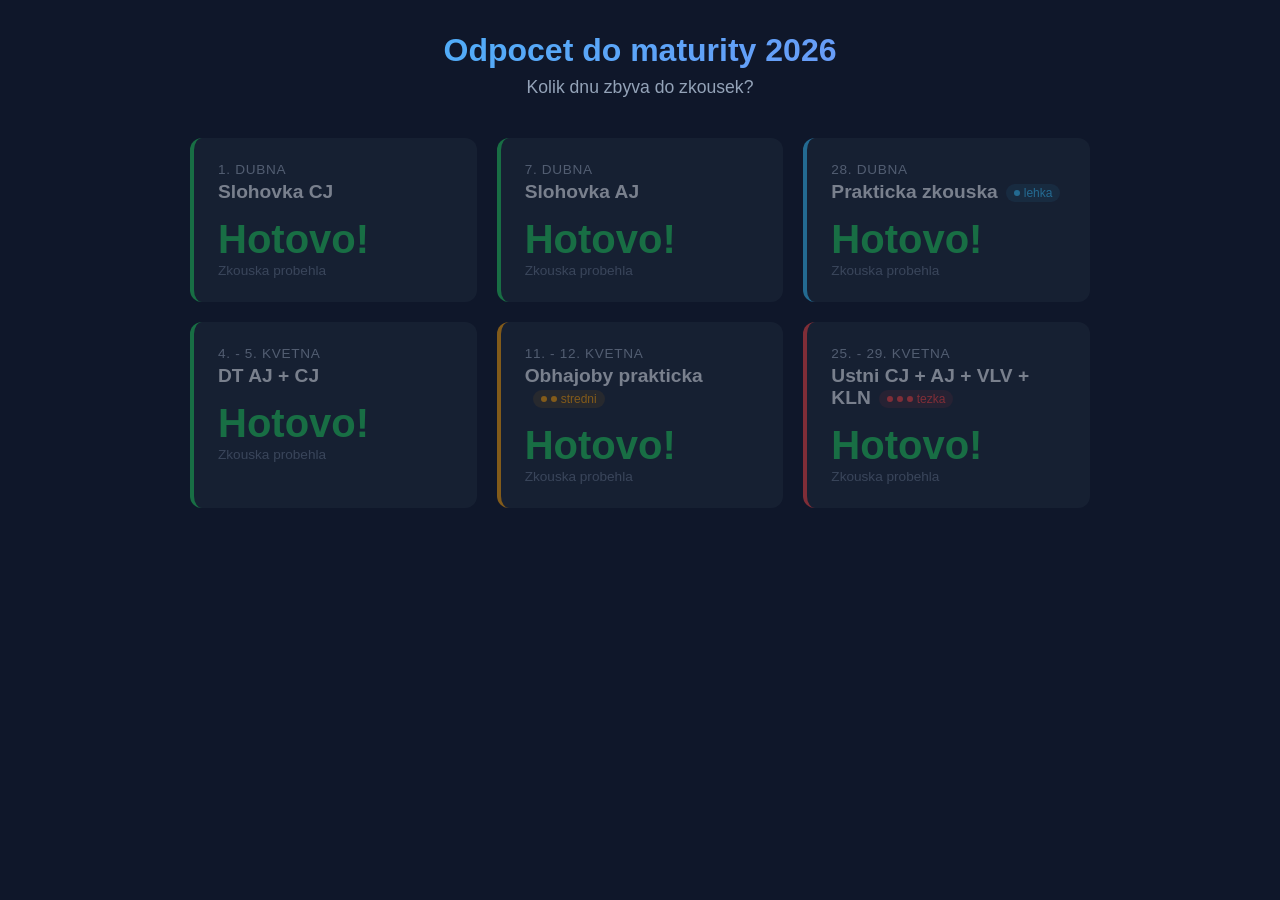
==== index.html @ 1a2bf39d "Init graduation exam countdown page Responsive countdown page in Czech showing days remaining until " ====
<!DOCTYPE html>
<html lang="cs">
<head>
    <meta charset="UTF-8">
    <meta name="viewport" content="width=device-width, initial-scale=1.0">
    <title>Odpocet do maturity</title>
    <link rel="stylesheet" href="style.css">
</head>
<body>
    <header>
        <h1>Odpocet do maturity 2026</h1>
        <p class="subtitle">Kolik dnu zbyva do zkousek?</p>
    </header>
    <main id="exams"></main>
    <script src="script.js"></script>
</body>
</html>
---- style.css ----
* {
    margin: 0;
    padding: 0;
    box-sizing: border-box;
}

body {
    font-family: -apple-system, BlinkMacSystemFont, "Segoe UI", Roboto, sans-serif;
    background: #0f172a;
    color: #e2e8f0;
    min-height: 100vh;
    padding: 2rem 1rem;
}

header {
    text-align: center;
    margin-bottom: 2.5rem;
}

header h1 {
    font-size: 2rem;
    font-weight: 700;
    background: linear-gradient(135deg, #38bdf8, #818cf8);
    -webkit-background-clip: text;
    background-clip: text;
    -webkit-text-fill-color: transparent;
}

.subtitle {
    margin-top: 0.5rem;
    color: #94a3b8;
    font-size: 1.1rem;
}

main {
    max-width: 900px;
    margin: 0 auto;
    display: grid;
    grid-template-columns: repeat(auto-fit, minmax(280px, 1fr));
    gap: 1.25rem;
}

.exam-card {
    background: #1e293b;
    border-radius: 12px;
    padding: 1.5rem;
    border-left: 4px solid #334155;
    transition: transform 0.2s;
    position: relative;
    overflow: hidden;
}

.exam-card:hover {
    transform: translateY(-2px);
}

.exam-card.done {
    opacity: 0.5;
    border-left-color: #22c55e;
}

.exam-card.done .days-left {
    color: #22c55e;
}

/* Difficulty border colors */
.exam-card.diff-1 { border-left-color: #38bdf8; }
.exam-card.diff-2 { border-left-color: #f59e0b; }
.exam-card.diff-3 { border-left-color: #ef4444; }

.exam-date {
    font-size: 0.85rem;
    color: #94a3b8;
    margin-bottom: 0.25rem;
    text-transform: uppercase;
    letter-spacing: 0.05em;
}

.exam-name {
    font-size: 1.2rem;
    font-weight: 600;
    margin-bottom: 1rem;
}

.difficulty {
    display: inline-flex;
    align-items: center;
    gap: 4px;
    font-size: 0.75rem;
    padding: 2px 8px;
    border-radius: 999px;
    margin-left: 0.5rem;
    vertical-align: middle;
    font-weight: 500;
}

.difficulty.diff-1 {
    background: rgba(56, 189, 248, 0.15);
    color: #38bdf8;
}

.difficulty.diff-2 {
    background: rgba(245, 158, 11, 0.15);
    color: #f59e0b;
}

.difficulty.diff-3 {
    background: rgba(239, 68, 68, 0.15);
    color: #ef4444;
}

.difficulty-dot {
    width: 6px;
    height: 6px;
    border-radius: 50%;
    display: inline-block;
}

.diff-1 .difficulty-dot { background: #38bdf8; }
.diff-2 .difficulty-dot { background: #f59e0b; }
.diff-3 .difficulty-dot { background: #ef4444; }

.days-left {
    font-size: 2.5rem;
    font-weight: 800;
    color: #38bdf8;
    line-height: 1;
}

.days-label {
    font-size: 0.85rem;
    color: #64748b;
    margin-top: 0.25rem;
}

.time-detail {
    font-size: 0.8rem;
    color: #475569;
    margin-top: 0.5rem;
    font-variant-numeric: tabular-nums;
}

@media (max-width: 640px) {
    body {
        padding: 1.5rem 0.75rem;
    }

    header h1 {
        font-size: 1.5rem;
    }

    main {
        grid-template-columns: 1fr;
    }

    .days-left {
        font-size: 2rem;
    }
}
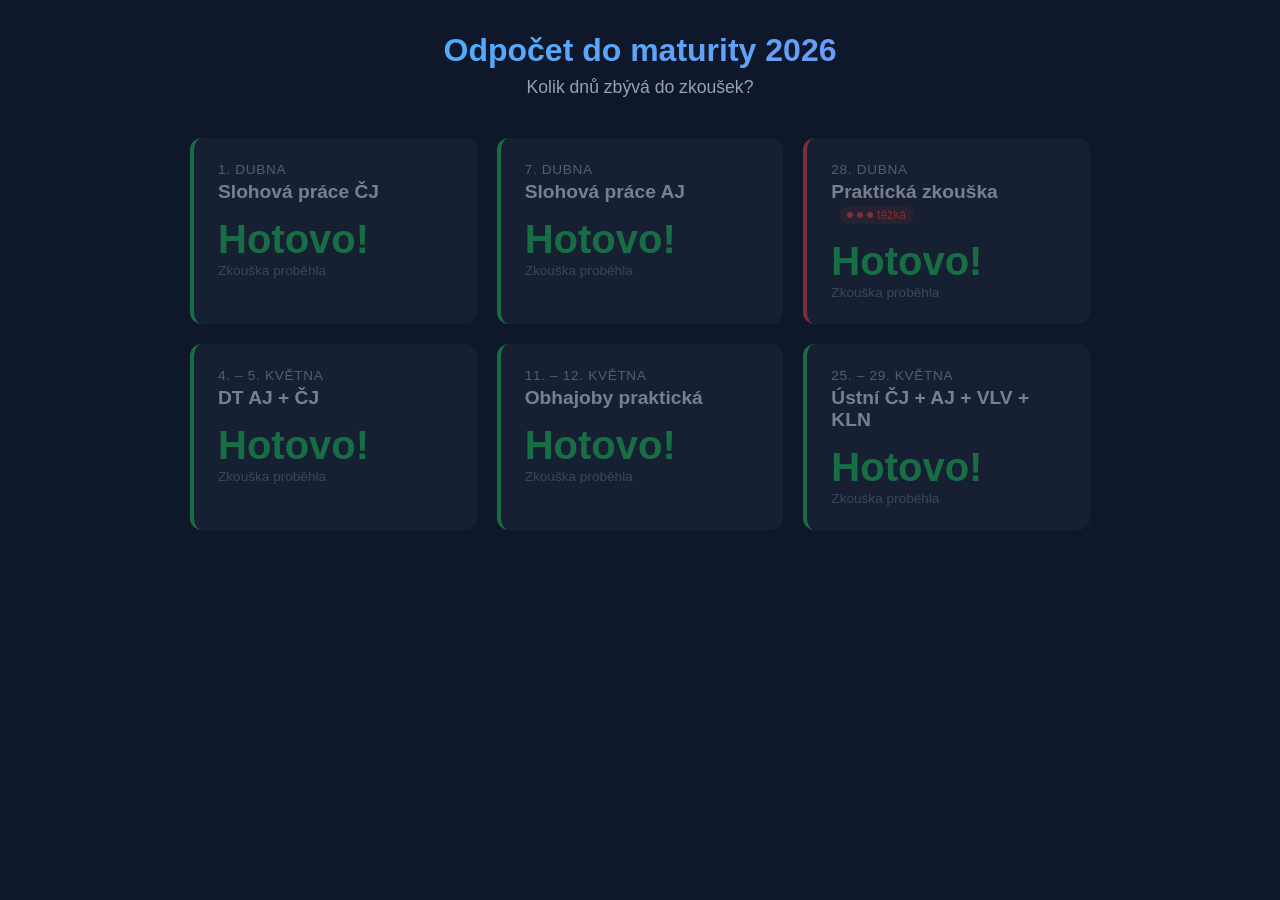
==== commit 6d8dfad2: "Fix Czech diacritics and update difficulty - Add proper háčky/čárky to all Czech text - Use en-dashe" ====
--- a/index.html
+++ b/index.html
@@ -3,13 +3,13 @@
 <head>
     <meta charset="UTF-8">
     <meta name="viewport" content="width=device-width, initial-scale=1.0">
-    <title>Odpocet do maturity</title>
+    <title>Odpočet do maturity</title>
     <link rel="stylesheet" href="style.css">
 </head>
 <body>
     <header>
-        <h1>Odpocet do maturity 2026</h1>
-        <p class="subtitle">Kolik dnu zbyva do zkousek?</p>
+        <h1>Odpočet do maturity 2026</h1>
+        <p class="subtitle">Kolik dnů zbývá do zkoušek?</p>
     </header>
     <main id="exams"></main>
     <script src="script.js"></script>
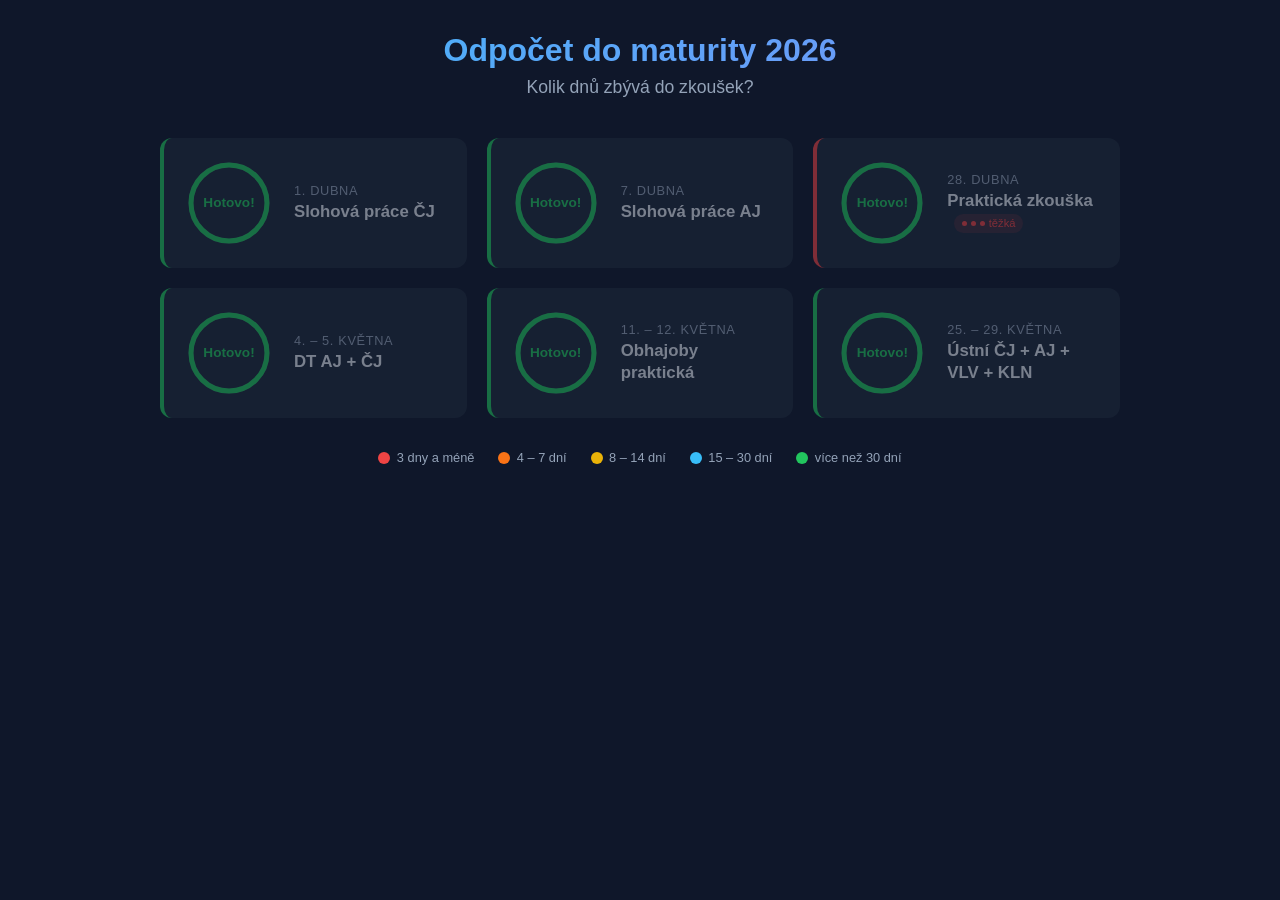
==== commit a59f9932: "Simplify rings to solid color and add Czech color legend Remove hours/minutes/seconds countdown, mak" ====
--- a/index.html
+++ b/index.html
@@ -12,6 +12,7 @@
         <p class="subtitle">Kolik dnů zbývá do zkoušek?</p>
     </header>
     <main id="exams"></main>
+    <footer id="legend" class="legend"></footer>
     <script src="script.js"></script>
 </body>
 </html>
--- a/style.css
+++ b/style.css
@@ -33,21 +33,25 @@
 }
 
 main {
-    max-width: 900px;
+    max-width: 960px;
     margin: 0 auto;
     display: grid;
     grid-template-columns: repeat(auto-fit, minmax(280px, 1fr));
     gap: 1.25rem;
 }
 
+/* Card layout */
 .exam-card {
     background: #1e293b;
     border-radius: 12px;
-    padding: 1.5rem;
-    border-left: 4px solid #334155;
+    padding: 1.25rem;
+    display: flex;
+    align-items: center;
+    gap: 1.25rem;
     transition: transform 0.2s;
     position: relative;
     overflow: hidden;
+    border-left: 4px solid #334155;
 }
 
 .exam-card:hover {
@@ -59,59 +63,110 @@
     border-left-color: #22c55e;
 }
 
-.exam-card.done .days-left {
-    color: #22c55e;
-}
-
-/* Difficulty border colors */
 .exam-card.diff-1 { border-left-color: #38bdf8; }
 .exam-card.diff-2 { border-left-color: #f59e0b; }
 .exam-card.diff-3 { border-left-color: #ef4444; }
 
+/* Circular countdown ring */
+.ring-wrap {
+    flex-shrink: 0;
+    position: relative;
+    width: 90px;
+    height: 90px;
+}
+
+.ring-wrap svg {
+    width: 100%;
+    height: 100%;
+    transform: rotate(-90deg);
+}
+
+.ring-bg {
+    fill: none;
+    stroke: #334155;
+    stroke-width: 5;
+}
+
+.ring-progress {
+    fill: none;
+    stroke-width: 5;
+    stroke-linecap: round;
+    transition: stroke-dashoffset 1s linear;
+}
+
+/* Ring color by urgency */
+.ring-green  { stroke: #22c55e; }
+.ring-blue   { stroke: #38bdf8; }
+.ring-yellow { stroke: #eab308; }
+.ring-orange { stroke: #f97316; }
+.ring-red    { stroke: #ef4444; }
+
+.ring-center {
+    position: absolute;
+    inset: 0;
+    display: flex;
+    flex-direction: column;
+    align-items: center;
+    justify-content: center;
+}
+
+.ring-days {
+    font-size: 1.75rem;
+    font-weight: 800;
+    line-height: 1;
+    color: #e2e8f0;
+}
+
+.ring-label {
+    font-size: 0.65rem;
+    color: #64748b;
+    margin-top: 2px;
+}
+
+.exam-card.done .ring-days {
+    font-size: 0.85rem;
+    color: #22c55e;
+}
+
+/* Card info */
+.exam-info {
+    flex: 1;
+    min-width: 0;
+}
+
 .exam-date {
-    font-size: 0.85rem;
+    font-size: 0.8rem;
     color: #94a3b8;
-    margin-bottom: 0.25rem;
     text-transform: uppercase;
     letter-spacing: 0.05em;
 }
 
 .exam-name {
-    font-size: 1.2rem;
+    font-size: 1.05rem;
     font-weight: 600;
-    margin-bottom: 1rem;
+    margin-top: 0.15rem;
+    line-height: 1.3;
 }
 
 .difficulty {
     display: inline-flex;
     align-items: center;
     gap: 4px;
-    font-size: 0.75rem;
+    font-size: 0.7rem;
     padding: 2px 8px;
     border-radius: 999px;
-    margin-left: 0.5rem;
+    margin-left: 0.4rem;
     vertical-align: middle;
     font-weight: 500;
 }
 
-.difficulty.diff-1 {
-    background: rgba(56, 189, 248, 0.15);
-    color: #38bdf8;
-}
-
-.difficulty.diff-2 {
-    background: rgba(245, 158, 11, 0.15);
-    color: #f59e0b;
-}
-
-.difficulty.diff-3 {
-    background: rgba(239, 68, 68, 0.15);
-    color: #ef4444;
-}
+.difficulty.diff-1 { background: rgba(56, 189, 248, 0.15); color: #38bdf8; }
+.difficulty.diff-2 { background: rgba(245, 158, 11, 0.15); color: #f59e0b; }
+.difficulty.diff-3 { background: rgba(239, 68, 68, 0.15); color: #ef4444; }
 
 .difficulty-dot {
-    width: 6px;
-    height: 6px;
+    width: 5px;
+    height: 5px;
     border-radius: 50%;
     display: inline-block;
 }
@@ -120,40 +175,94 @@
 .diff-2 .difficulty-dot { background: #f59e0b; }
 .diff-3 .difficulty-dot { background: #ef4444; }
 
-.days-left {
-    font-size: 2.5rem;
-    font-weight: 800;
-    color: #38bdf8;
-    line-height: 1;
-}
-
-.days-label {
-    font-size: 0.85rem;
-    color: #64748b;
-    margin-top: 0.25rem;
-}
-
-.time-detail {
+/* Legend */
+.legend {
+    max-width: 960px;
+    margin: 2rem auto 0;
+    display: flex;
+    flex-wrap: wrap;
+    justify-content: center;
+    gap: 0.75rem 1.5rem;
+    color: #94a3b8;
     font-size: 0.8rem;
-    color: #475569;
-    margin-top: 0.5rem;
-    font-variant-numeric: tabular-nums;
-}
-
+}
+
+.legend-item {
+    display: flex;
+    align-items: center;
+    gap: 0.4rem;
+}
+
+.legend-dot {
+    width: 12px;
+    height: 12px;
+    border-radius: 50%;
+    display: inline-block;
+}
+
+.legend-dot.ring-red    { background: #ef4444; }
+.legend-dot.ring-orange { background: #f97316; }
+.legend-dot.ring-yellow { background: #eab308; }
+.legend-dot.ring-blue   { background: #38bdf8; }
+.legend-dot.ring-green  { background: #22c55e; }
+
+/* Mobile */
 @media (max-width: 640px) {
     body {
-        padding: 1.5rem 0.75rem;
+        padding: 1.25rem 0.5rem;
+    }
+
+    header {
+        margin-bottom: 1.5rem;
     }
 
     header h1 {
-        font-size: 1.5rem;
+        font-size: 1.4rem;
+    }
+
+    .subtitle {
+        font-size: 0.9rem;
     }
 
     main {
-        grid-template-columns: 1fr;
-    }
-
-    .days-left {
-        font-size: 2rem;
-    }
-}
+        grid-template-columns: repeat(2, 1fr);
+        gap: 0.6rem;
+    }
+
+    .exam-card {
+        flex-direction: column;
+        gap: 0.5rem;
+        padding: 0.75rem;
+        text-align: center;
+    }
+
+    .ring-wrap {
+        width: 70px;
+        height: 70px;
+    }
+
+    .ring-days {
+        font-size: 1.4rem;
+    }
+
+    .ring-label {
+        font-size: 0.55rem;
+    }
+
+    .exam-date {
+        font-size: 0.65rem;
+    }
+
+    .exam-name {
+        font-size: 0.8rem;
+    }
+
+    .difficulty {
+        font-size: 0.6rem;
+        padding: 1px 5px;
+        margin-left: 0;
+        margin-top: 0.2rem;
+        display: inline-flex;
+    }
+
+}
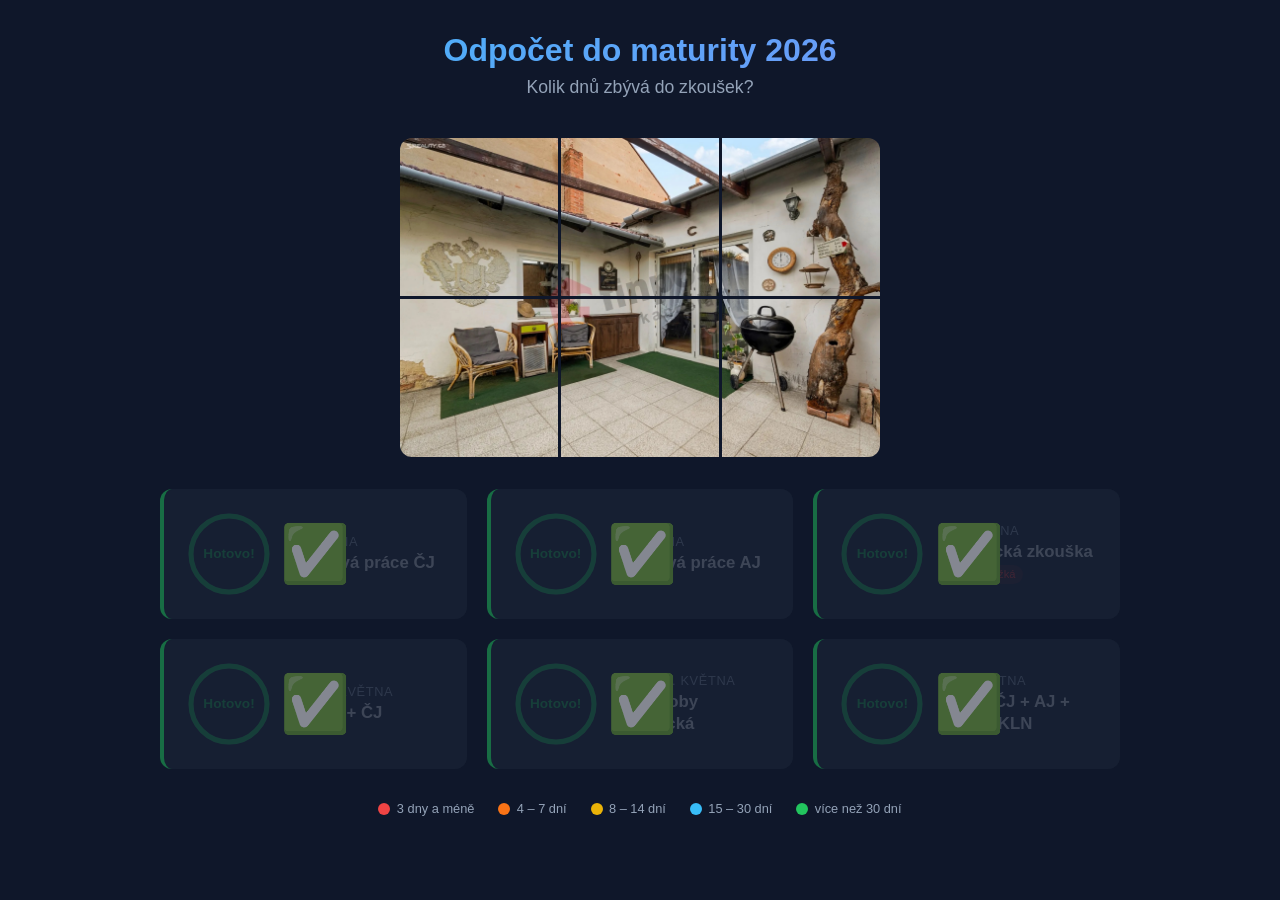
==== commit 8fa983ca: "Add photo puzzle that reveals as exams are passed Split a patio photo into a 3×2 puzzle grid above t" ====
--- a/index.html
+++ b/index.html
@@ -11,6 +11,7 @@
         <h1>Odpočet do maturity 2026</h1>
         <p class="subtitle">Kolik dnů zbývá do zkoušek?</p>
     </header>
+    <section id="puzzle"></section>
     <main id="exams"></main>
     <footer id="legend" class="legend"></footer>
     <script src="script.js"></script>
--- a/style.css
+++ b/style.css
@@ -32,6 +32,58 @@
     font-size: 1.1rem;
 }
 
+/* Puzzle */
+#puzzle {
+    max-width: 480px;
+    margin: 0 auto 2rem;
+    display: grid;
+    grid-template-columns: repeat(3, 1fr);
+    gap: 3px;
+    border-radius: 12px;
+    overflow: hidden;
+}
+
+.puzzle-piece {
+    aspect-ratio: 1;
+    background-image: url("puzzle.jpg");
+    background-size: 300% 200%;
+    background-position: var(--bg-pos);
+    position: relative;
+    overflow: hidden;
+}
+
+.puzzle-hidden {
+    background: none;
+}
+
+.puzzle-hidden::before {
+    content: "";
+    position: absolute;
+    inset: -10px;
+    background-image: url("puzzle.jpg");
+    background-size: 300% 200%;
+    background-position: var(--bg-pos);
+    filter: blur(8px) brightness(0.3);
+}
+
+.puzzle-question {
+    position: absolute;
+    inset: 0;
+    display: flex;
+    align-items: center;
+    justify-content: center;
+    font-size: 2.5rem;
+    font-weight: 800;
+    color: rgba(255, 255, 255, 0.6);
+    z-index: 1;
+    animation: pulse-question 2s ease-in-out infinite;
+}
+
+@keyframes pulse-question {
+    0%, 100% { opacity: 0.6; transform: scale(1); }
+    50% { opacity: 1; transform: scale(1.1); }
+}
+
 main {
     max-width: 960px;
     margin: 0 auto;
@@ -125,6 +177,45 @@
 
 .exam-card.done .ring-days {
     font-size: 0.85rem;
+    color: #22c55e;
+}
+
+/* Overlay for exam-day (today) and passed states */
+.exam-overlay {
+    position: absolute;
+    inset: 0;
+    display: flex;
+    align-items: center;
+    justify-content: center;
+    border-radius: 12px;
+    z-index: 2;
+    pointer-events: none;
+}
+
+.exam-card.is-today {
+    opacity: 1;
+    border-left-color: #eab308;
+    animation: pulse-today 2s ease-in-out infinite;
+}
+
+@keyframes pulse-today {
+    0%, 100% { box-shadow: 0 0 0 0 rgba(234, 179, 8, 0.3); }
+    50% { box-shadow: 0 0 20px 4px rgba(234, 179, 8, 0.25); }
+}
+
+.exam-card.is-today .exam-overlay {
+    background: rgba(30, 41, 59, 0.65);
+    font-size: 3rem;
+}
+
+.exam-card.is-passed {
+    opacity: 0.5;
+    border-left-color: #22c55e;
+}
+
+.exam-card.is-passed .exam-overlay {
+    background: rgba(30, 41, 59, 0.6);
+    font-size: 3.5rem;
     color: #22c55e;
 }
 
@@ -245,6 +336,14 @@
         font-size: 1.4rem;
     }
 
+    .exam-card.is-today .exam-overlay {
+        font-size: 2.2rem;
+    }
+
+    .exam-card.is-passed .exam-overlay {
+        font-size: 2.5rem;
+    }
+
     .ring-label {
         font-size: 0.55rem;
     }
@@ -265,4 +364,14 @@
         display: inline-flex;
     }
 
-}
+    #puzzle {
+        max-width: 100%;
+        margin-bottom: 1.25rem;
+        border-radius: 8px;
+        gap: 2px;
+    }
+
+    .puzzle-question {
+        font-size: 1.8rem;
+    }
+}
